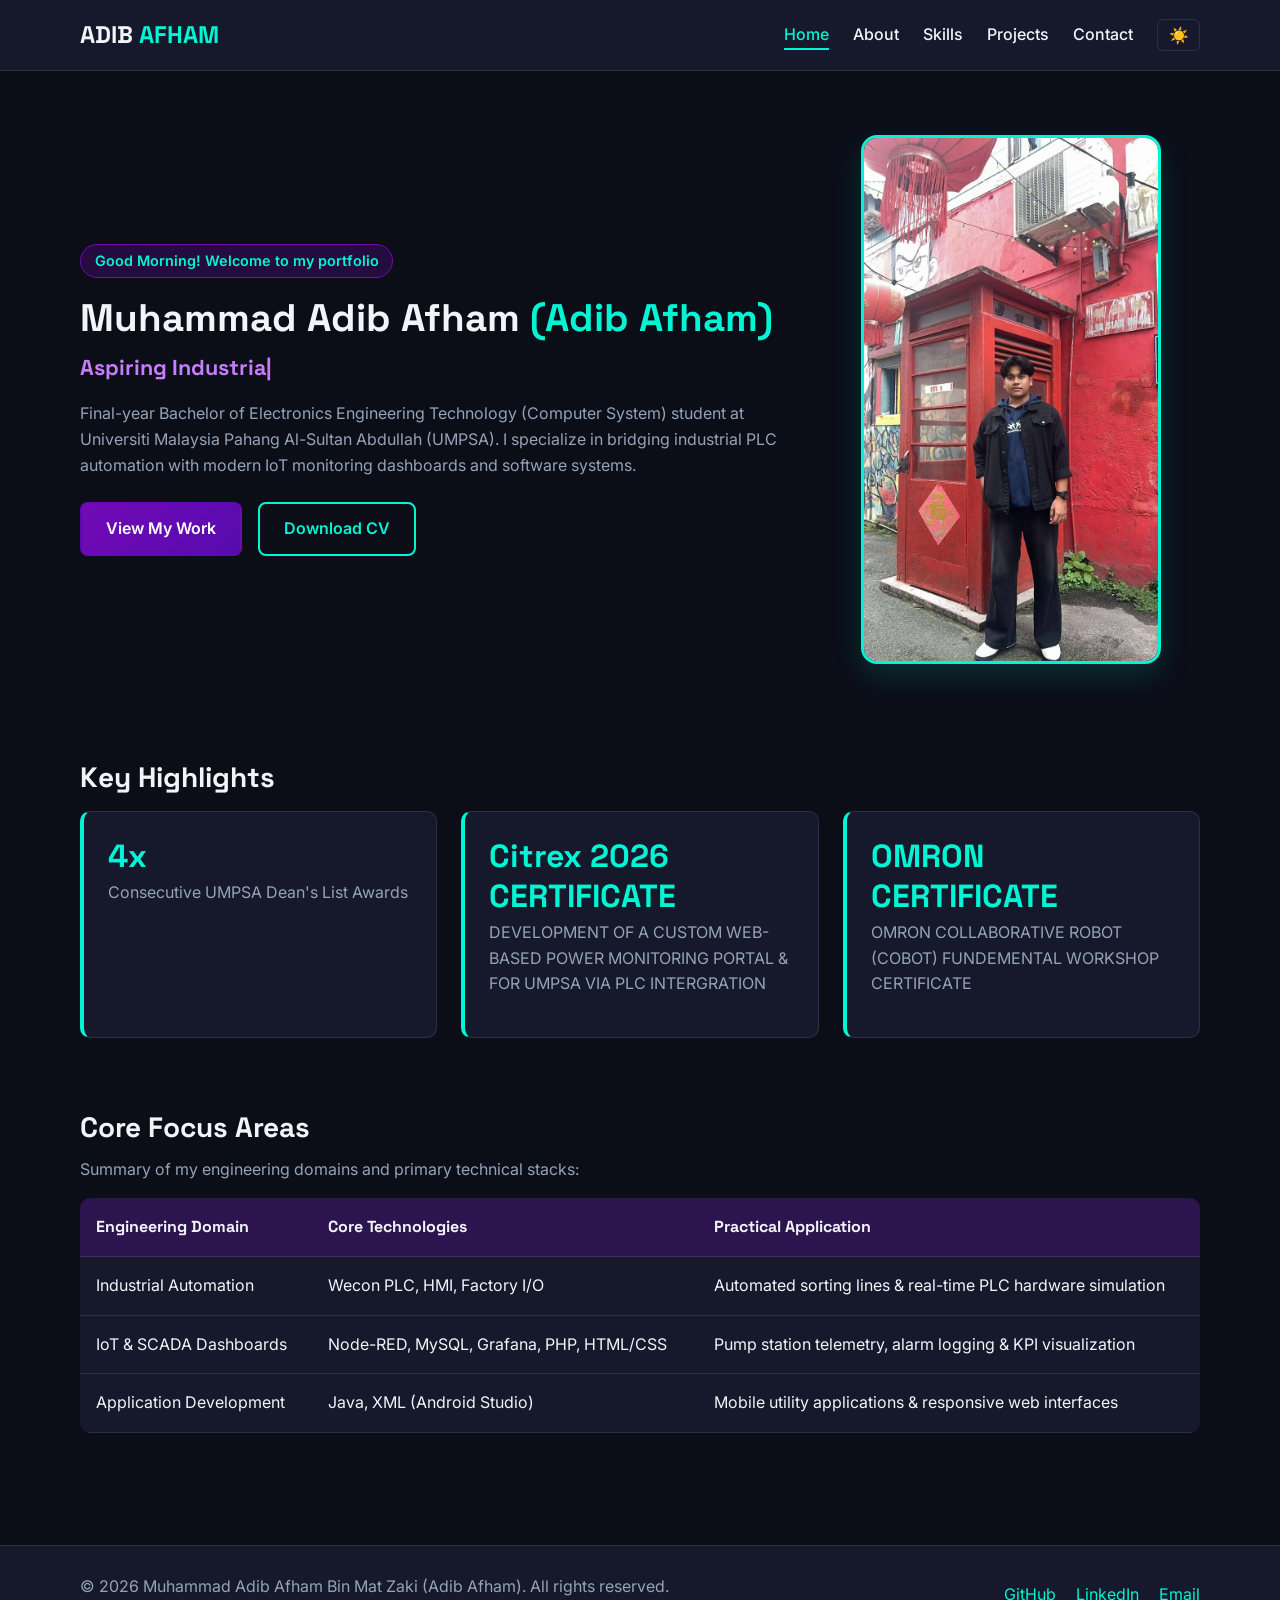
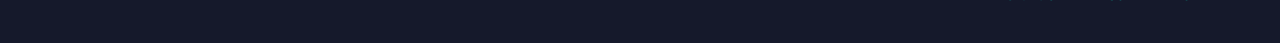
==== index.html @ 30f645f8 "Add files via upload" ====
<!DOCTYPE html>
<html lang="en">
<head>
  <meta charset="UTF-8">
  <meta name="viewport" content="width=device-width, initial-scale=1.0">
  <title>ADIB AFHAM | Electronics &amp; Automation Portfolio</title>
  <link rel="preconnect" href="https://fonts.googleapis.com">
  <link rel="preconnect" href="https://fonts.gstatic.com" crossorigin>
  <link href="https://fonts.googleapis.com/css2?family=Inter:wght@400;500;600&family=Space+Grotesk:wght@600;700&display=swap" rel="stylesheet">
  <link rel="stylesheet" href="css/style.css">
</head>
<body>
  <header class="site-header">
    <div class="container nav-wrapper">
      <a href="index.html" class="logo">ADIB<span> AFHAM</span></a>
      <button class="hamburger" id="hamburgerBtn" aria-label="Toggle Navigation" aria-expanded="false">
        <span></span>
        <span></span>
        <span></span>
      </button>
      <nav class="main-nav" id="mainNav">
        <ul>
          <li><a href="index.html" class="active">Home</a></li>
          <li><a href="about.html">About</a></li>
          <li><a href="skills.html">Skills</a></li>
          <li><a href="projects.html">Projects</a></li>
          <li><a href="contact.html">Contact</a></li>
        </ul>
        <button id="themeToggle" class="theme-btn" aria-label="Toggle Light/Dark Mode">☀️</button>
      </nav>
    </div>
  </header>

  <main>
    <section class="hero container">
      <div class="hero-content">
        <p id="timeGreeting" class="greeting-badge">Welcome to my portfolio</p>
        <h1>Muhammad Adib Afham <span class="highlight">(Adib Afham)</span></h1>
        <h2 class="typing-wrapper">
          <span id="typingText"></span><span class="cursor">|</span>
        </h2>
        <p class="hero-bio">
          Final-year Bachelor of Electronics Engineering Technology (Computer System) student at Universiti Malaysia Pahang Al-Sultan Abdullah (UMPSA). I specialize in bridging industrial PLC automation with modern IoT monitoring dashboards and software systems.
        </p>
        <div class="cta-group">
          <a href="projects.html" class="btn btn-primary">View My Work</a>
          <a href="docs/resume.pdf" class="btn btn-outline" download>Download CV</a>
        </div>
      </div>
      <div class="hero-image">
        <img src="images/profile.jpg" alt="Portrait of Muhammad Adib Afham Bin Mat Zaki">
      </div>
    </section>

    <section class="highlights container">
      <h2>Key Highlights</h2>
      <div class="stats-grid">
        <article class="stat-card">
          <h3>4x</h3>
          <p>Consecutive UMPSA Dean's List Awards</p>
        </article>
        <article class="stat-card">
          <h3>Citrex 2026 CERTIFICATE</h3>
          <p>DEVELOPMENT OF A CUSTOM WEB-BASED POWER MONITORING PORTAL &amp; FOR UMPSA VIA PLC INTERGRATION</p>
        </article>
        <article class="stat-card">
          <h3>OMRON CERTIFICATE</h3>
          <p>OMRON COLLABORATIVE ROBOT (COBOT) FUNDEMENTAL WORKSHOP CERTIFICATE</p>
        </article>
      </div>
    </section>

    <section class="overview-table-section container">
      <h2>Core Focus Areas</h2>
      <p>Summary of my engineering domains and primary technical stacks:</p>
      <div class="table-responsive">
        <table>
          <thead>
            <tr>
              <th>Engineering Domain</th>
              <th>Core Technologies</th>
              <th>Practical Application</th>
            </tr>
          </thead>
          <tbody>
            <tr>
              <td>Industrial Automation</td>
              <td>Wecon PLC, HMI, Factory I/O</td>
              <td>Automated sorting lines &amp; real-time PLC hardware simulation</td>
            </tr>
            <tr>
              <td>IoT &amp; SCADA Dashboards</td>
              <td>Node-RED, MySQL, Grafana, PHP, HTML/CSS</td>
              <td>Pump station telemetry, alarm logging &amp; KPI visualization</td>
            </tr>
            <tr>
              <td>Application Development</td>
              <td>Java, XML (Android Studio)</td>
              <td>Mobile utility applications &amp; responsive web interfaces</td>
            </tr>
          </tbody>
        </table>
      </div>
    </section>
  </main>

  <footer class="site-footer">
    <div class="container footer-content">
      <p>&copy; <span id="currentYear">2026</span> Muhammad Adib Afham Bin Mat Zaki (Adib Afham). All rights reserved.</p>
      <div class="social-links">
        <a href="https://github.com/Adeebbs" target="_blank" rel="noopener noreferrer">GitHub</a>
        <a href="https://www.linkedin.com/in/adib-afham-a77aa1451/" target="_blank" rel="noopener noreferrer">LinkedIn</a>
        <a href="mailto:adibafham878@gmail.com">Email</a>
      </div>
    </div>
  </footer>

  <button id="scrollTopBtn" class="scroll-top" title="Back to top">&uarr;</button>
  <script src="js/script.js"></script>
</body>
</html>
---- css/style.css ----
/* =========================================================
   CSS Variables & Theme Setup (Royal Purple & Neon Cyan)
   ========================================================= */
:root {
  --bg-primary: #0b0d17;
  --bg-secondary: #15192b;
  --text-primary: #f1f5f9;
  --text-secondary: #94a3b8;
  --accent-purple: #7209b7;
  --accent-cyan: #00f5d4;
  --border-color: rgba(255, 255, 255, 0.1);
  --error-color: #ff4d6d;
  --success-color: #00f5d4;
  --font-heading: 'Space Grotesk', sans-serif;
  --font-body: 'Inter', sans-serif;
  --transition: all 0.3s ease;
}

body.light-theme {
  --bg-primary: #f8fafc;
  --bg-secondary: #ffffff;
  --text-primary: #0f172a;
  --text-secondary: #475569;
  --accent-purple: #7209b7;
  --accent-cyan: #008b7a;
  --border-color: rgba(15, 23, 42, 0.12);
}

/* =========================================================
   Reset & Global Typography
   ========================================================= */
* {
  box-sizing: border-box;
  margin: 0;
  padding: 0;
}

html {
  scroll-behavior: smooth;
}

body {
  font-family: var(--font-body);
  background-color: var(--bg-primary);
  color: var(--text-primary);
  line-height: 1.6;
  transition: background-color 0.3s ease, color 0.3s ease;
}

h1, h2, h3 {
  font-family: var(--font-heading);
  line-height: 1.25;
  margin-bottom: 0.75rem;
}

h1 { font-size: 2.4rem; }
h2 { font-size: 1.75rem; }
h3 { font-size: 1.25rem; }

p {
  margin-bottom: 1rem;
  color: var(--text-secondary);
}

a {
  color: var(--accent-cyan);
  text-decoration: none;
  transition: var(--transition);
}

.container {
  width: 90%;
  max-width: 1120px;
  margin: 0 auto;
}

.page-section {
  padding: 3.5rem 0;
}

.section-subtitle {
  margin-bottom: 2rem;
  font-size: 1.05rem;
}

/* =========================================================
   Header & Responsive Navigation
   ========================================================= */
.site-header {
  background-color: var(--bg-secondary);
  border-bottom: 1px solid var(--border-color);
  position: sticky;
  top: 0;
  z-index: 100;
}

.nav-wrapper {
  display: flex;
  justify-content: space-between;
  align-items: center;
  padding: 1rem 0;
}

.logo {
  font-family: var(--font-heading);
  font-size: 1.5rem;
  font-weight: 700;
  color: var(--text-primary);
}

.logo span {
  color: var(--accent-cyan);
}

.main-nav {
  display: flex;
  align-items: center;
  gap: 1.5rem;
}

.main-nav ul {
  display: flex;
  list-style: none;
  gap: 1.5rem;
}

.main-nav a {
  color: var(--text-primary);
  font-weight: 500;
  padding-bottom: 0.25rem;
  border-bottom: 2px solid transparent;
}

.main-nav a:hover,
.main-nav a.active {
  color: var(--accent-cyan);
  border-bottom-color: var(--accent-cyan);
}

.theme-btn {
  background: transparent;
  border: 1px solid var(--border-color);
  color: var(--text-primary);
  padding: 0.35rem 0.65rem;
  border-radius: 6px;
  cursor: pointer;
  font-size: 1rem;
}

.hamburger {
  display: none;
  flex-direction: column;
  gap: 5px;
  background: transparent;
  border: none;
  cursor: pointer;
}

.hamburger span {
  width: 25px;
  height: 3px;
  background-color: var(--text-primary);
  border-radius: 2px;
}

/* =========================================================
   Buttons & Cards
   ========================================================= */
.btn {
  display: inline-block;
  padding: 0.75rem 1.5rem;
  border-radius: 8px;
  font-weight: 600;
  cursor: pointer;
  border: 2px solid transparent;
  transition: var(--transition);
  text-align: center;
}

.btn-sm {
  padding: 0.5rem 1rem;
  font-size: 0.9rem;
}

.full-width {
  width: 100%;
}

.btn-primary {
  background: linear-gradient(135deg, var(--accent-purple), #560bad);
  color: #ffffff;
}

.btn-primary:hover {
  transform: translateY(-2px);
  box-shadow: 0 6px 20px rgba(114, 9, 183, 0.45);
}

.btn-outline {
  border-color: var(--accent-cyan);
  color: var(--accent-cyan);
  background: transparent;
}

.btn-outline:hover {
  background-color: var(--accent-cyan);
  color: #0b0d17;
}

.card {
  background-color: var(--bg-secondary);
  border: 1px solid var(--border-color);
  border-radius: 12px;
  padding: 1.75rem;
}

/* =========================================================
   Home Page: Hero, Highlights & Table
   ========================================================= */
.hero {
  display: grid;
  grid-template-columns: 1.3fr 0.7fr;
  align-items: center;
  gap: 2.5rem;
  padding: 4rem 0;
}

.greeting-badge {
  display: inline-block;
  background: rgba(114, 9, 183, 0.25);
  border: 1px solid var(--accent-purple);
  color: var(--accent-cyan);
  padding: 0.3rem 0.85rem;
  border-radius: 20px;
  font-size: 0.9rem;
  font-weight: 600;
  margin-bottom: 1rem;
}

.highlight {
  color: var(--accent-cyan);
}

.typing-wrapper {
  min-height: 2.2rem;
  color: var(--accent-purple);
  font-size: 1.35rem;
}

body:not(.light-theme) .typing-wrapper {
  color: #c77dff;
}

.cursor {
  animation: blink 0.8s infinite;
}

@keyframes blink {
  50% { opacity: 0; }
}

.cta-group {
  display: flex;
  gap: 1rem;
  margin-top: 1.5rem;
}

.hero-image img {
  width: 100%;
  max-width: 300px;
  border-radius: 16px;
  border: 3px solid var(--accent-cyan);
  box-shadow: 0 12px 30px rgba(0, 245, 212, 0.15);
  display: block;
  margin: 0 auto;
}

.highlights {
  padding: 2rem 0;
}

.stats-grid {
  display: grid;
  grid-template-columns: repeat(3, 1fr);
  gap: 1.5rem;
  margin-top: 1rem;
}

.stat-card {
  background-color: var(--bg-secondary);
  border: 1px solid var(--border-color);
  border-left: 4px solid var(--accent-cyan);
  border-radius: 10px;
  padding: 1.5rem;
  transition: var(--transition);
}

.stat-card:hover {
  transform: translateY(-4px);
}

.stat-card h3 {
  font-size: 2rem;
  color: var(--accent-cyan);
  margin-bottom: 0.25rem;
}

.overview-table-section {
  padding: 2.5rem 0 4rem;
}

.table-responsive {
  overflow-x: auto;
  margin-top: 1rem;
}

table {
  width: 100%;
  border-collapse: collapse;
  background-color: var(--bg-secondary);
  border-radius: 10px;
  overflow: hidden;
}

th, td {
  padding: 1rem;
  text-align: left;
  border-bottom: 1px solid var(--border-color);
}

th {
  background-color: rgba(114, 9, 183, 0.25);
  color: var(--text-primary);
  font-family: var(--font-heading);
}

/* =========================================================
   About Page & Timeline
   ========================================================= */
.about-grid {
  display: grid;
  grid-template-columns: 1.4fr 1fr;
  gap: 2rem;
  margin-bottom: 3rem;
}

.hidden-content {
  display: none;
}

.hidden-content.show {
  display: block;
}

.styled-list {
  margin: 1rem 0 0 1.25rem;
  color: var(--text-secondary);
}

.styled-list li {
  margin-bottom: 0.6rem;
}

.timeline {
  border-left: 3px solid var(--accent-purple);
  padding-left: 1.5rem;
  margin-top: 1.5rem;
}

.timeline-item {
  position: relative;
  margin-bottom: 2rem;
  background-color: var(--bg-secondary);
  padding: 1.5rem;
  border-radius: 10px;
  border: 1px solid var(--border-color);
}

.timeline-date {
  display: inline-block;
  font-size: 0.85rem;
  font-weight: 600;
  color: var(--accent-cyan);
  margin-bottom: 0.4rem;
}

.timeline-item ul {
  margin-left: 1.25rem;
  color: var(--text-secondary);
}

/* =========================================================
   Skills Page: Tabs & Animated Bars
   ========================================================= */
.tab-buttons,
.filter-controls {
  display: flex;
  flex-wrap: wrap;
  gap: 0.75rem;
  margin-bottom: 2rem;
}

.tab-btn,
.filter-btn {
  padding: 0.6rem 1.2rem;
  border-radius: 8px;
  border: 1px solid var(--border-color);
  background-color: var(--bg-secondary);
  color: var(--text-primary);
  cursor: pointer;
  font-weight: 500;
  transition: var(--transition);
}

.tab-btn.active,
.filter-btn.active,
.tab-btn:hover,
.filter-btn:hover {
  background-color: var(--accent-purple);
  color: #ffffff;
  border-color: var(--accent-purple);
}

.tab-content {
  display: none;
}

.tab-content.active {
  display: block;
}

.skills-grid {
  display: grid;
  grid-template-columns: repeat(2, 1fr);
  gap: 1.5rem;
}

.skill-item {
  margin-bottom: 1.25rem;
}

.skill-header {
  display: flex;
  justify-content: space-between;
  font-size: 0.95rem;
  margin-bottom: 0.4rem;
}

.progress-bar {
  width: 100%;
  height: 10px;
  background-color: rgba(255, 255, 255, 0.1);
  border-radius: 6px;
  overflow: hidden;
}

body.light-theme .progress-bar {
  background-color: #e2e8f0;
}

.progress-fill {
  height: 100%;
  width: 0;
  background: linear-gradient(90deg, var(--accent-purple), var(--accent-cyan));
  border-radius: 6px;
  transition: width 0.9s ease-in-out;
}

/* =========================================================
   Projects Page & Modal
   ========================================================= */
.projects-grid {
  display: grid;
  grid-template-columns: repeat(3, 1fr);
  gap: 1.75rem;
}

.project-card {
  background-color: var(--bg-secondary);
  border: 1px solid var(--border-color);
  border-radius: 12px;
  overflow: hidden;
  display: flex;
  flex-direction: column;
  transition: var(--transition);
}

.project-card:hover {
  transform: translateY(-5px);
  border-color: var(--accent-cyan);
}

.project-card img {
  width: 100%;
  height: 185px;
  object-fit: cover;
  background-color: #1e243b;
}

.project-body {
  padding: 1.5rem;
  display: flex;
  flex-direction: column;
  flex-grow: 1;
}

.project-body .btn {
  margin-top: auto;
  align-self: flex-start;
}

.tag {
  display: inline-block;
  font-size: 0.8rem;
  font-weight: 600;
  color: var(--accent-cyan);
  margin-bottom: 0.5rem;
}

.modal {
  display: none;
  position: fixed;
  inset: 0;
  background-color: rgba(0, 0, 0, 0.75);
  z-index: 200;
  align-items: center;
  justify-content: center;
  padding: 1rem;
}

.modal.open {
  display: flex;
}

.modal-content {
  background-color: var(--bg-secondary);
  border: 1px solid var(--accent-cyan);
  border-radius: 12px;
  max-width: 600px;
  width: 100%;
  padding: 2rem;
  position: relative;
}

.modal-close {
  position: absolute;
  top: 1rem;
  right: 1.25rem;
  background: none;
  border: none;
  color: var(--text-primary);
  font-size: 1.75rem;
  cursor: pointer;
}

/* =========================================================
   Contact Page & Validation
   ========================================================= */
.contact-grid {
  display: grid;
  grid-template-columns: 1.3fr 0.9fr;
  gap: 2rem;
}

.form-group {
  margin-bottom: 1.25rem;
}

.form-group label {
  display: block;
  margin-bottom: 0.4rem;
  font-weight: 500;
}

.form-group input,
.form-group textarea {
  width: 100%;
  padding: 0.75rem;
  border-radius: 8px;
  border: 1px solid var(--border-color);
  background-color: var(--bg-primary);
  color: var(--text-primary);
  font-family: inherit;
  font-size: 1rem;
}

.form-group input:focus,
.form-group textarea:focus {
  outline: none;
  border-color: var(--accent-cyan);
}

.error-msg {
  color: var(--error-color);
  font-size: 0.85rem;
  display: block;
  min-height: 1.1rem;
  margin-top: 0.25rem;
}

.success-banner {
  margin-top: 1rem;
  color: var(--success-color);
  font-weight: 600;
}

.contact-list {
  list-style: none;
}

.contact-list li {
  margin-bottom: 1rem;
  color: var(--text-secondary);
}

/* =========================================================
   Footer & Scroll-To-Top
   ========================================================= */
.site-footer {
  background-color: var(--bg-secondary);
  border-top: 1px solid var(--border-color);
  padding: 1.75rem 0;
  margin-top: 3rem;
}

.footer-content {
  display: flex;
  justify-content: space-between;
  align-items: center;
  flex-wrap: wrap;
  gap: 1rem;
}

.social-links {
  display: flex;
  gap: 1.25rem;
}

.scroll-top {
  position: fixed;
  bottom: 1.5rem;
  right: 1.5rem;
  background-color: var(--accent-purple);
  color: #ffffff;
  border: none;
  border-radius: 50%;
  width: 42px;
  height: 42px;
  font-size: 1.2rem;
  cursor: pointer;
  display: none;
  z-index: 90;
}

/* =========================================================
   Media Queries (Tablet <= 768px & Mobile <= 480px)
   ========================================================= */
@media (max-width: 768px) {
  .hamburger {
    display: flex;
  }

  .main-nav {
    display: none;
    position: absolute;
    top: 100%;
    left: 0;
    right: 0;
    background-color: var(--bg-secondary);
    flex-direction: column;
    padding: 1.5rem;
    border-bottom: 1px solid var(--border-color);
  }

  .main-nav.open {
    display: flex;
  }

  .main-nav ul {
    flex-direction: column;
    align-items: center;
  }

  .hero,
  .about-grid,
  .skills-grid,
  .contact-grid {
    grid-template-columns: 1fr;
  }

  .projects-grid,
  .stats-grid {
    grid-template-columns: repeat(2, 1fr);
  }
}

@media (max-width: 480px) {
  h1 {
    font-size: 1.85rem;
  }

  .projects-grid,
  .stats-grid {
    grid-template-columns: 1fr;
  }

  .cta-group {
    flex-direction: column;
  }

  .btn {
    width: 100%;
  }
}
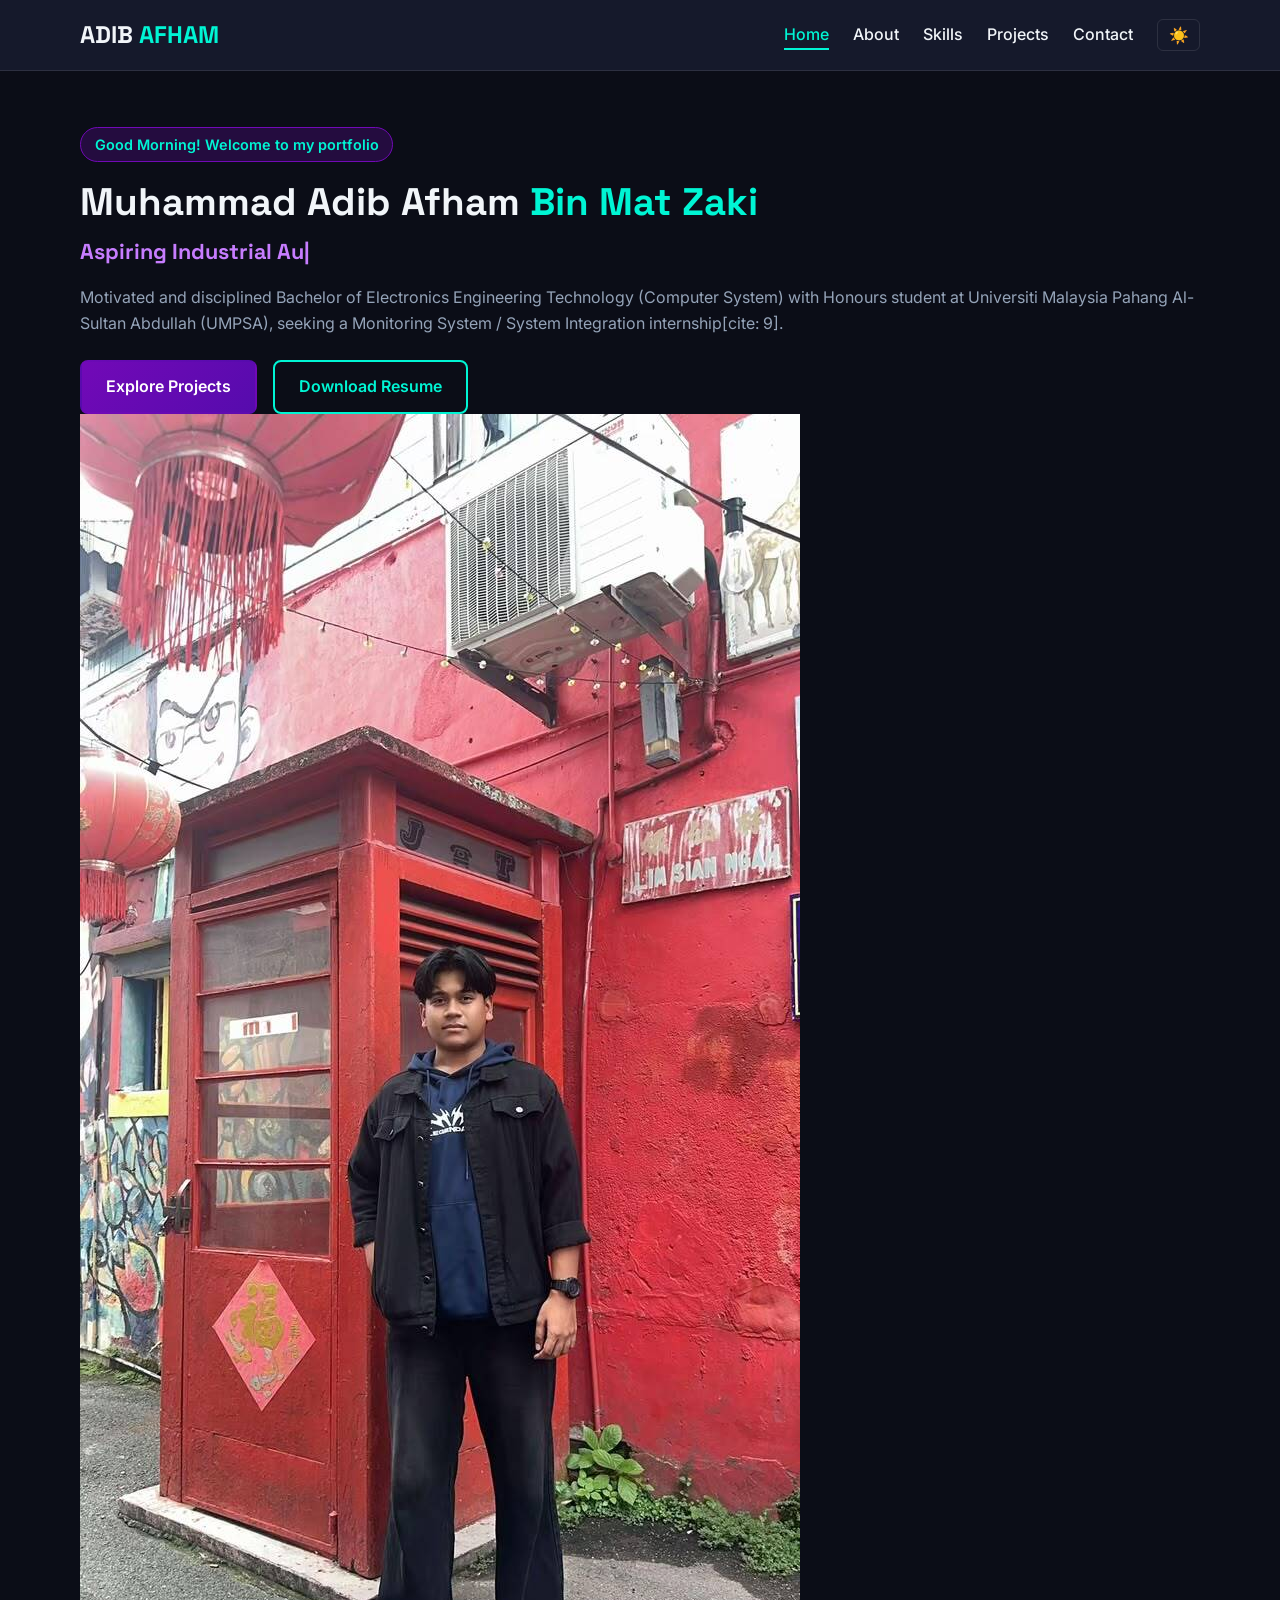
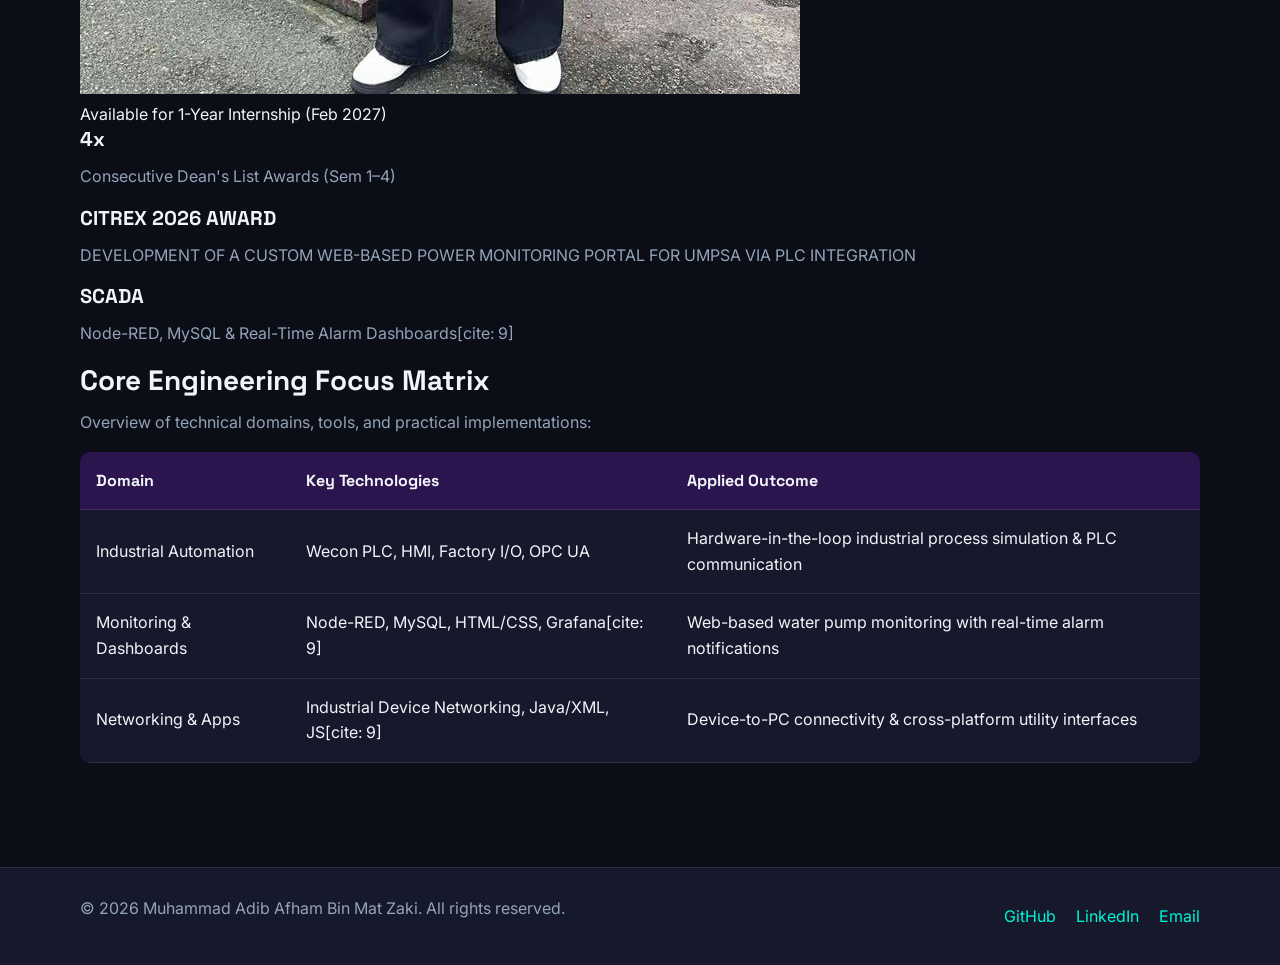
==== commit 11910f9b: "Update index.html" ====
--- a/index.html
+++ b/index.html
@@ -3,7 +3,7 @@
 <head>
   <meta charset="UTF-8">
   <meta name="viewport" content="width=device-width, initial-scale=1.0">
-  <title>ADIB AFHAM | Electronics &amp; Automation Portfolio</title>
+  <title>Muhammad Adib Afham | Electronics &amp; Automation Portfolio</title>
   <link rel="preconnect" href="https://fonts.googleapis.com">
   <link rel="preconnect" href="https://fonts.gstatic.com" crossorigin>
   <link href="https://fonts.googleapis.com/css2?family=Inter:wght@400;500;600&family=Space+Grotesk:wght@600;700&display=swap" rel="stylesheet">
@@ -31,82 +31,84 @@
     </div>
   </header>
 
-  <main>
-    <section class="hero container">
-      <div class="hero-content">
+  <main class="container page-section">
+    <!-- Asymmetrical Bento Grid Layout -->
+    <section class="bento-home">
+      <article class="bento-tile bento-hero-main">
         <p id="timeGreeting" class="greeting-badge">Welcome to my portfolio</p>
-        <h1>Muhammad Adib Afham <span class="highlight">(Adib Afham)</span></h1>
+        <h1>Muhammad Adib Afham <span class="highlight">Bin Mat Zaki</span></h1>
         <h2 class="typing-wrapper">
           <span id="typingText"></span><span class="cursor">|</span>
         </h2>
         <p class="hero-bio">
-          Final-year Bachelor of Electronics Engineering Technology (Computer System) student at Universiti Malaysia Pahang Al-Sultan Abdullah (UMPSA). I specialize in bridging industrial PLC automation with modern IoT monitoring dashboards and software systems.
+          Motivated and disciplined Bachelor of Electronics Engineering Technology (Computer System) with Honours student at Universiti Malaysia Pahang Al-Sultan Abdullah (UMPSA), seeking a Monitoring System / System Integration internship[cite: 9].
         </p>
         <div class="cta-group">
-          <a href="projects.html" class="btn btn-primary">View My Work</a>
-          <a href="docs/resume.pdf" class="btn btn-outline" download>Download CV</a>
+          <a href="projects.html" class="btn btn-primary">Explore Projects</a>
+          <a href="docs/resume.pdf" class="btn btn-outline" download>Download Resume</a>
         </div>
-      </div>
-      <div class="hero-image">
+      </article>  
+
+      <aside class="bento-tile bento-profile-card">
         <img src="images/profile.jpg" alt="Portrait of Muhammad Adib Afham Bin Mat Zaki">
-      </div>
-    </section>
+        <div class="profile-caption">
+          <span class="status-dot"></span> Available for 1-Year Internship (Feb 2027)
+        </div>
+      </aside>
 
-    <section class="highlights container">
-      <h2>Key Highlights</h2>
-      <div class="stats-grid">
-        <article class="stat-card">
-          <h3>4x</h3>
-          <p>Consecutive UMPSA Dean's List Awards</p>
-        </article>
-        <article class="stat-card">
-          <h3>Citrex 2026 CERTIFICATE</h3>
-          <p>DEVELOPMENT OF A CUSTOM WEB-BASED POWER MONITORING PORTAL &amp; FOR UMPSA VIA PLC INTERGRATION</p>
-        </article>
-        <article class="stat-card">
-          <h3>OMRON CERTIFICATE</h3>
-          <p>OMRON COLLABORATIVE ROBOT (COBOT) FUNDEMENTAL WORKSHOP CERTIFICATE</p>
-        </article>
-      </div>
-    </section>
+      <article class="bento-tile bento-stat">
+        <h3>4x</h3>
+        <p>Consecutive Dean's List Awards (Sem 1–4)</p>
+      </article>
 
-    <section class="overview-table-section container">
-      <h2>Core Focus Areas</h2>
-      <p>Summary of my engineering domains and primary technical stacks:</p>
-      <div class="table-responsive">
-        <table>
-          <thead>
-            <tr>
-              <th>Engineering Domain</th>
-              <th>Core Technologies</th>
-              <th>Practical Application</th>
-            </tr>
-          </thead>
-          <tbody>
-            <tr>
-              <td>Industrial Automation</td>
-              <td>Wecon PLC, HMI, Factory I/O</td>
-              <td>Automated sorting lines &amp; real-time PLC hardware simulation</td>
-            </tr>
-            <tr>
-              <td>IoT &amp; SCADA Dashboards</td>
-              <td>Node-RED, MySQL, Grafana, PHP, HTML/CSS</td>
-              <td>Pump station telemetry, alarm logging &amp; KPI visualization</td>
-            </tr>
-            <tr>
-              <td>Application Development</td>
-              <td>Java, XML (Android Studio)</td>
-              <td>Mobile utility applications &amp; responsive web interfaces</td>
-            </tr>
-          </tbody>
-        </table>
-      </div>
+      <article class="bento-tile bento-stat">
+        <h3>CITREX 2026 AWARD</h3>
+        <p>DEVELOPMENT OF A CUSTOM WEB-BASED POWER MONITORING PORTAL FOR UMPSA VIA PLC INTEGRATION</p>
+      </article>
+
+      <article class="bento-tile bento-stat">
+        <h3>SCADA</h3>
+        <p>Node-RED, MySQL &amp; Real-Time Alarm Dashboards[cite: 9]</p>
+      </article>
+
+      <section class="bento-tile bento-table-tile">
+        <h2>Core Engineering Focus Matrix</h2>
+        <p>Overview of technical domains, tools, and practical implementations:</p>
+        <div class="table-responsive">
+          <table>
+            <thead>
+              <tr>
+                <th>Domain</th>
+                <th>Key Technologies</th>
+                <th>Applied Outcome</th>
+              </tr>
+            </thead>
+            <tbody>
+              <tr>
+                <td>Industrial Automation</td>
+                <td>Wecon PLC, HMI, Factory I/O, OPC UA</td>
+                <td>Hardware-in-the-loop industrial process simulation &amp; PLC communication</td>
+              </tr>
+              <tr>
+                <td>Monitoring &amp; Dashboards</td>
+                <td>Node-RED, MySQL, HTML/CSS, Grafana[cite: 9]</td>
+                <td>Web-based water pump monitoring with real-time alarm notifications</td>
+              </tr>
+              <tr>
+                <td>Networking &amp; Apps</td>
+                <td>Industrial Device Networking, Java/XML, JS[cite: 9]</td>
+                <td>Device-to-PC connectivity &amp; cross-platform utility interfaces</td>
+              </tr>
+            </tbody>
+          </table>
+        </div>
+      </section>
     </section>
   </main>
 
   <footer class="site-footer">
     <div class="container footer-content">
-      <p>&copy; <span id="currentYear">2026</span> Muhammad Adib Afham Bin Mat Zaki (Adib Afham). All rights reserved.</p>
+      <p>&copy; <span id="currentYear">2026</span> Muhammad Adib Afham Bin Mat Zaki. All rights reserved.</p>
       <div class="social-links">
         <a href="https://github.com/Adeebbs" target="_blank" rel="noopener noreferrer">GitHub</a>
         <a href="https://www.linkedin.com/in/adib-afham-a77aa1451/" target="_blank" rel="noopener noreferrer">LinkedIn</a>
@@ -118,4 +120,4 @@
   <button id="scrollTopBtn" class="scroll-top" title="Back to top">&uarr;</button>
   <script src="js/script.js"></script>
 </body>
-</html>+</html>
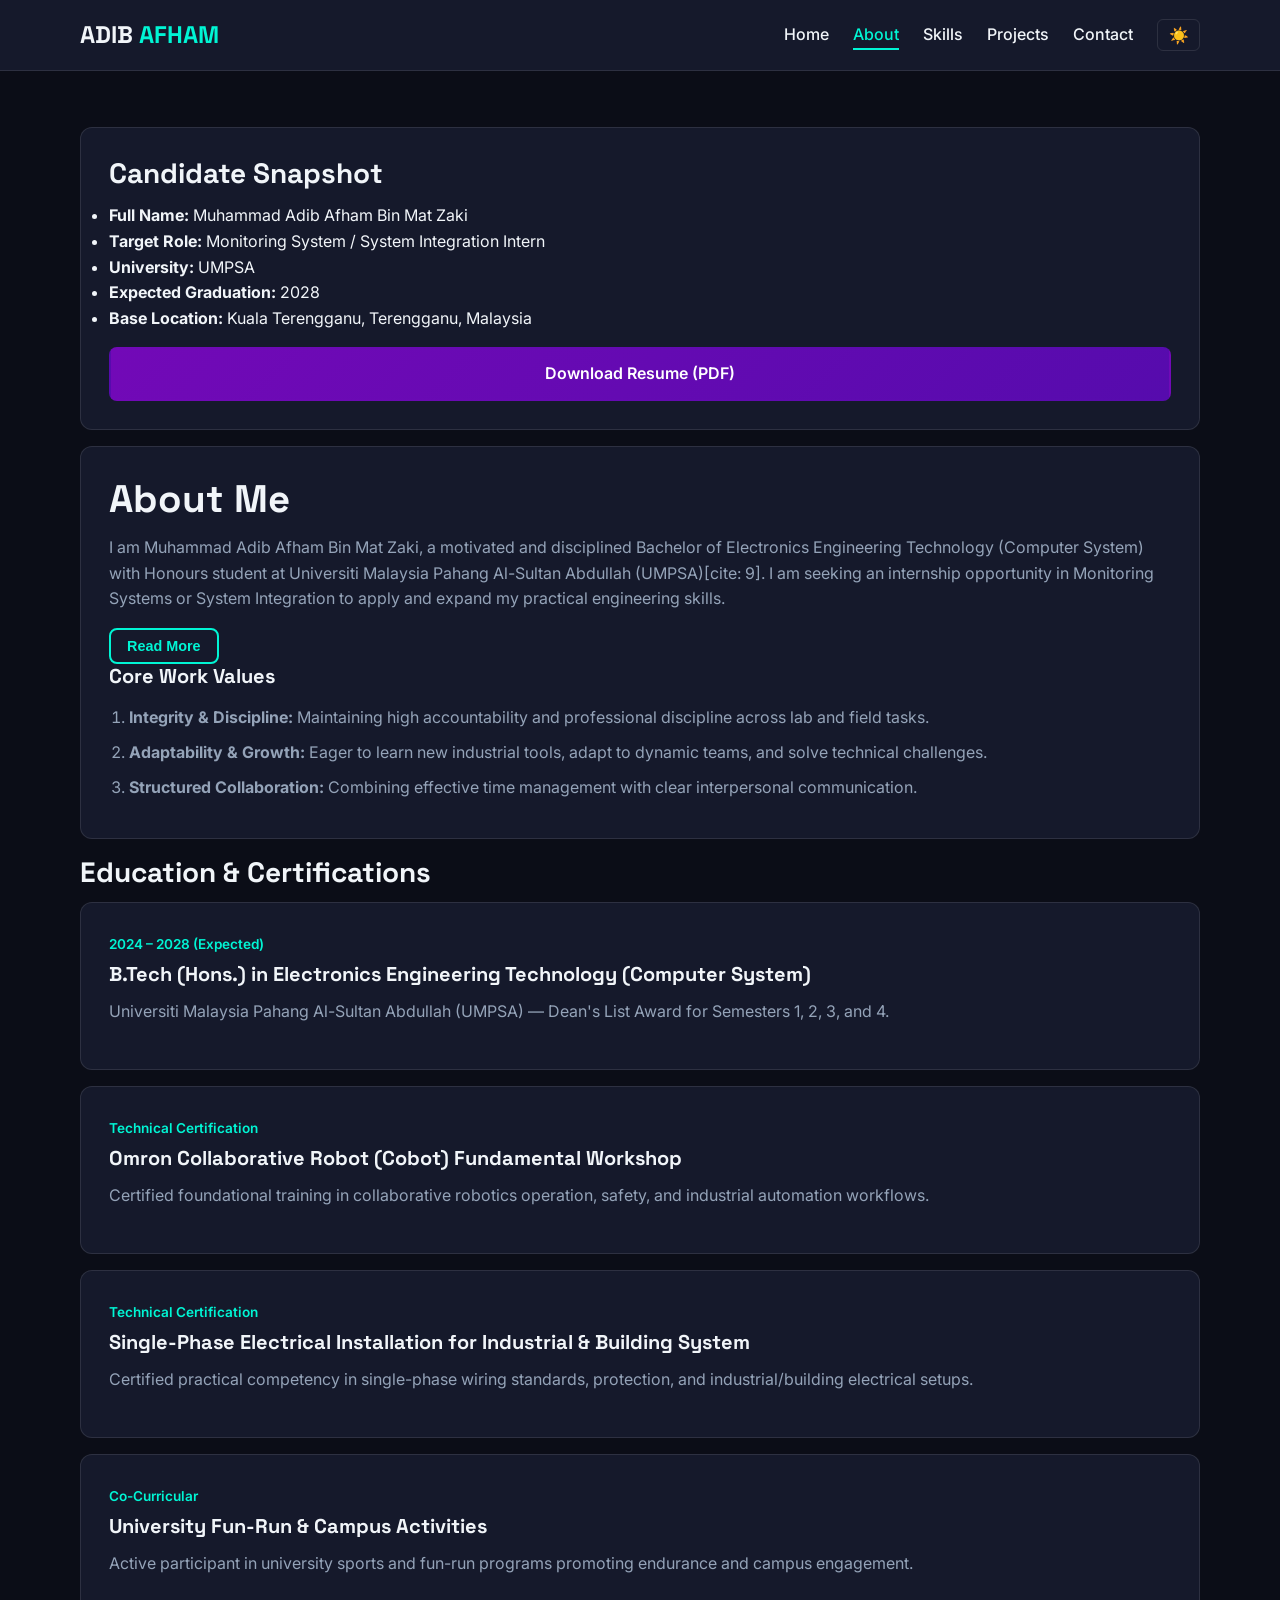
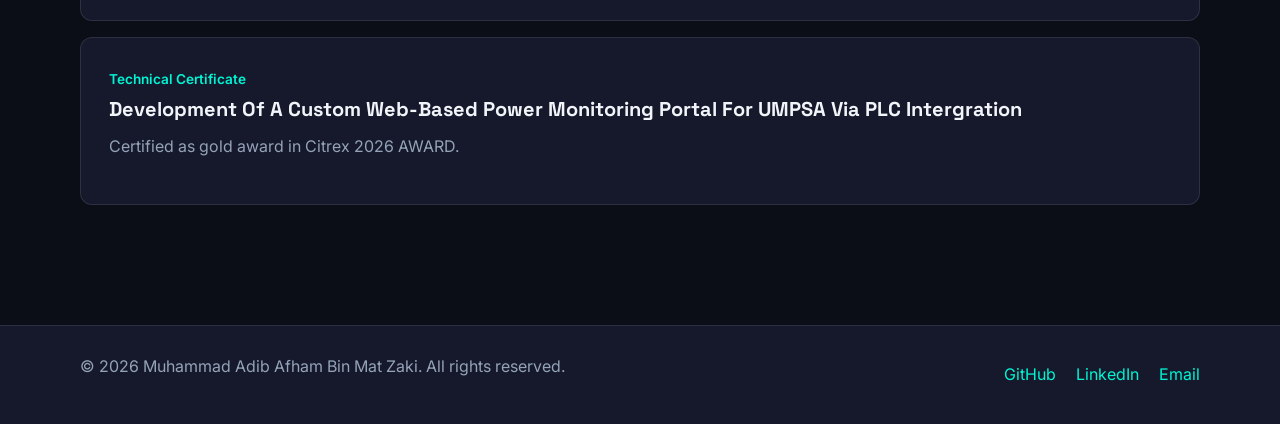
==== commit dd5e981d: "Update index.html" ====
--- a/index.html
+++ b/index.html
@@ -3,7 +3,7 @@
 <head>
   <meta charset="UTF-8">
   <meta name="viewport" content="width=device-width, initial-scale=1.0">
-  <title>Muhammad Adib Afham | Electronics &amp; Automation Portfolio</title>
+  <title>About Me | Muhammad Adib Afham</title>
   <link rel="preconnect" href="https://fonts.googleapis.com">
   <link rel="preconnect" href="https://fonts.gstatic.com" crossorigin>
   <link href="https://fonts.googleapis.com/css2?family=Inter:wght@400;500;600&family=Space+Grotesk:wght@600;700&display=swap" rel="stylesheet">
@@ -20,8 +20,8 @@
       </button>
       <nav class="main-nav" id="mainNav">
         <ul>
-          <li><a href="index.html" class="active">Home</a></li>
-          <li><a href="about.html">About</a></li>
+          <li><a href="index.html">Home</a></li>
+          <li><a href="about.html" class="active">About</a></li>
           <li><a href="skills.html">Skills</a></li>
           <li><a href="projects.html">Projects</a></li>
           <li><a href="contact.html">Contact</a></li>
@@ -32,85 +32,102 @@
   </header>
 
   <main class="container page-section">
-    <!-- Asymmetrical Bento Grid Layout -->
-    <section class="bento-home">
-      <article class="bento-tile bento-hero-main">
-        <p id="timeGreeting" class="greeting-badge">Welcome to my portfolio</p>
-        <h1>Muhammad Adib Afham <span class="highlight">Bin Mat Zaki</span></h1>
-        <h2 class="typing-wrapper">
-          <span id="typingText"></span><span class="cursor">|</span>
-        </h2>
-        <p class="hero-bio">
-          Motivated and disciplined Bachelor of Electronics Engineering Technology (Computer System) with Honours student at Universiti Malaysia Pahang Al-Sultan Abdullah (UMPSA), seeking a Monitoring System / System Integration internship[cite: 9].
-        </p>
-        <div class="cta-group">
-          <a href="projects.html" class="btn btn-primary">Explore Projects</a>
-          <a href="docs/resume.pdf" class="btn btn-outline" download>Download Resume</a>
-        </div>
-      </article>  
-
-      <aside class="bento-tile bento-profile-card">
-        <img src="images/profile.jpg" alt="Portrait of Muhammad Adib Afham Bin Mat Zaki">
-        <div class="profile-caption">
-          <span class="status-dot"></span> Available for 1-Year Internship (Feb 2027)
+    <div class="split-layout">
+      <!-- Sticky Left Profile Card -->
+      <aside class="sticky-sidebar">
+        <div class="card profile-summary-card">
+          <h2>Candidate Snapshot</h2>
+          <ul class="meta-list">
+            <li><strong>Full Name:</strong> Muhammad Adib Afham Bin Mat Zaki</li>
+            <li><strong>Target Role:</strong> Monitoring System / System Integration Intern</li>
+            <li><strong>University:</strong> UMPSA</li>
+            <li><strong>Expected Graduation:</strong> 2028</li>
+            <li><strong>Base Location:</strong> Kuala Terengganu, Terengganu, Malaysia</li>
+            <p></p>
+          </ul>
+          <a href="docs/resume.pdf" class="btn btn-primary full-width" download>Download Resume (PDF)</a>
         </div>
       </aside>
+      <p></p>
 
-      <article class="bento-tile bento-stat">
-        <h3>4x</h3>
-        <p>Consecutive Dean's List Awards (Sem 1–4)</p>
-      </article>
+      <!-- Right Detailed Narrative & Credentials -->
+      <div class="split-main">
+        <article class="card">
+          <h1>About Me</h1>
+          <p>
+            I am Muhammad Adib Afham Bin Mat Zaki, a motivated and disciplined Bachelor of Electronics Engineering Technology (Computer System) with Honours student at Universiti Malaysia Pahang Al-Sultan Abdullah (UMPSA)[cite: 9]. I am seeking an internship opportunity in Monitoring Systems or System Integration to apply and expand my practical engineering skills.
+          </p>
+          <div id="moreBio" class="hidden-content">
+            <p>
+              My academic projects focus on connecting industrial controllers with modern software interfaces—including linking Factory I/O simulations to physical PLC hardware via OPC UA (2025) and developing a web-based Water Pump Monitoring System dashboard using Node-RED, MySQL, and HTML with real-time alarm alerts (2026).
+            </p>
+            <p>
+              Alongside earning Dean's List recognition across four consecutive semesters, I have completed hands-on technical workshops in Omron Collaborative Robots (Cobot) and Single-Phase Electrical Installation, and actively participate in university fun-run events.
+            </p>
+          </div>
+          <button id="readMoreBtn" class="btn btn-outline btn-sm">Read More</button>
 
-      <article class="bento-tile bento-stat">
-        <h3>CITREX 2026 AWARD</h3>
-        <p>DEVELOPMENT OF A CUSTOM WEB-BASED POWER MONITORING PORTAL FOR UMPSA VIA PLC INTEGRATION</p>
-      </article>
+          <h3>Core Work Values</h3>
+          <ol class="styled-list">
+            <li><strong>Integrity &amp; Discipline:</strong> Maintaining high accountability and professional discipline across lab and field tasks.</li>
+            <li><strong>Adaptability &amp; Growth:</strong> Eager to learn new industrial tools, adapt to dynamic teams, and solve technical challenges.</li>
+            <li><strong>Structured Collaboration:</strong> Combining effective time management with clear interpersonal communication.</li>
+          </ol>
+        </article>
+        <p>
 
-      <article class="bento-tile bento-stat">
-        <h3>SCADA</h3>
-        <p>Node-RED, MySQL &amp; Real-Time Alarm Dashboards[cite: 9]</p>
-      </article>
 
-      <section class="bento-tile bento-table-tile">
-        <h2>Core Engineering Focus Matrix</h2>
-        <p>Overview of technical domains, tools, and practical implementations:</p>
-        <div class="table-responsive">
-          <table>
-            <thead>
-              <tr>
-                <th>Domain</th>
-                <th>Key Technologies</th>
-                <th>Applied Outcome</th>
-              </tr>
-            </thead>
-            <tbody>
-              <tr>
-                <td>Industrial Automation</td>
-                <td>Wecon PLC, HMI, Factory I/O, OPC UA</td>
-                <td>Hardware-in-the-loop industrial process simulation &amp; PLC communication</td>
-              </tr>
-              <tr>
-                <td>Monitoring &amp; Dashboards</td>
-                <td>Node-RED, MySQL, HTML/CSS, Grafana[cite: 9]</td>
-                <td>Web-based water pump monitoring with real-time alarm notifications</td>
-              </tr>
-              <tr>
-                <td>Networking &amp; Apps</td>
-                <td>Industrial Device Networking, Java/XML, JS[cite: 9]</td>
-                <td>Device-to-PC connectivity &amp; cross-platform utility interfaces</td>
-              </tr>
-            </tbody>
-          </table>
-        </div>
-      </section>
-    </section>
+        </p>
+        <p></p>
+        <p></p>
+        <section class="credentials-section">
+          <h2>Education &amp; Certifications</h2>
+          <div class="credentials-grid">
+            <article class="card credential-card">
+              <span class="timeline-date">2024 – 2028 (Expected)</span>
+              <h3>B.Tech (Hons.) in Electronics Engineering Technology (Computer System)</h3>
+              <p>Universiti Malaysia Pahang Al-Sultan Abdullah (UMPSA) — Dean's List Award for Semesters 1, 2, 3, and 4.</p>
+            </article>
+            <p></p>
+
+            <article class="card credential-card">
+              <span class="timeline-date">Technical Certification</span>
+              <h3>Omron Collaborative Robot (Cobot) Fundamental Workshop</h3>
+              <p>Certified foundational training in collaborative robotics operation, safety, and industrial automation workflows.</p>
+            </article>
+            <p></p>
+
+            <article class="card credential-card">
+              <span class="timeline-date">Technical Certification</span>
+              <h3>Single-Phase Electrical Installation for Industrial &amp; Building System</h3>
+              <p>Certified practical competency in single-phase wiring standards, protection, and industrial/building electrical setups.</p>
+            </article>
+            <p></p>
+
+            <article class="card credential-card">
+              <span class="timeline-date">Co-Curricular</span>
+              <h3>University Fun-Run &amp; Campus Activities</h3>
+              <p>Active participant in university sports and fun-run programs promoting endurance and campus engagement.</p>
+            </article>
+            <p></p>
+
+            <article class="card credential-card">
+              <span class="timeline-date">Technical Certificate</span>
+              <h3>Development Of A Custom Web-Based Power Monitoring Portal For UMPSA Via PLC Intergration</h3>
+              <p>Certified as gold award in Citrex 2026 AWARD.</p>
+            </article>
+            <p></p>
+          </div>
+        </section>
+      </div>
+    </div>
   </main>
 
   <footer class="site-footer">
     <div class="container footer-content">
       <p>&copy; <span id="currentYear">2026</span> Muhammad Adib Afham Bin Mat Zaki. All rights reserved.</p>
       <div class="social-links">
-        <a href="https://github.com/Adeebbs" target="_blank" rel="noopener noreferrer">GitHub</a>
+       <a href="https://github.com/Adeebbs" target="_blank" rel="noopener noreferrer">GitHub</a>
         <a href="https://www.linkedin.com/in/adib-afham-a77aa1451/" target="_blank" rel="noopener noreferrer">LinkedIn</a>
         <a href="mailto:adibafham878@gmail.com">Email</a>
       </div>
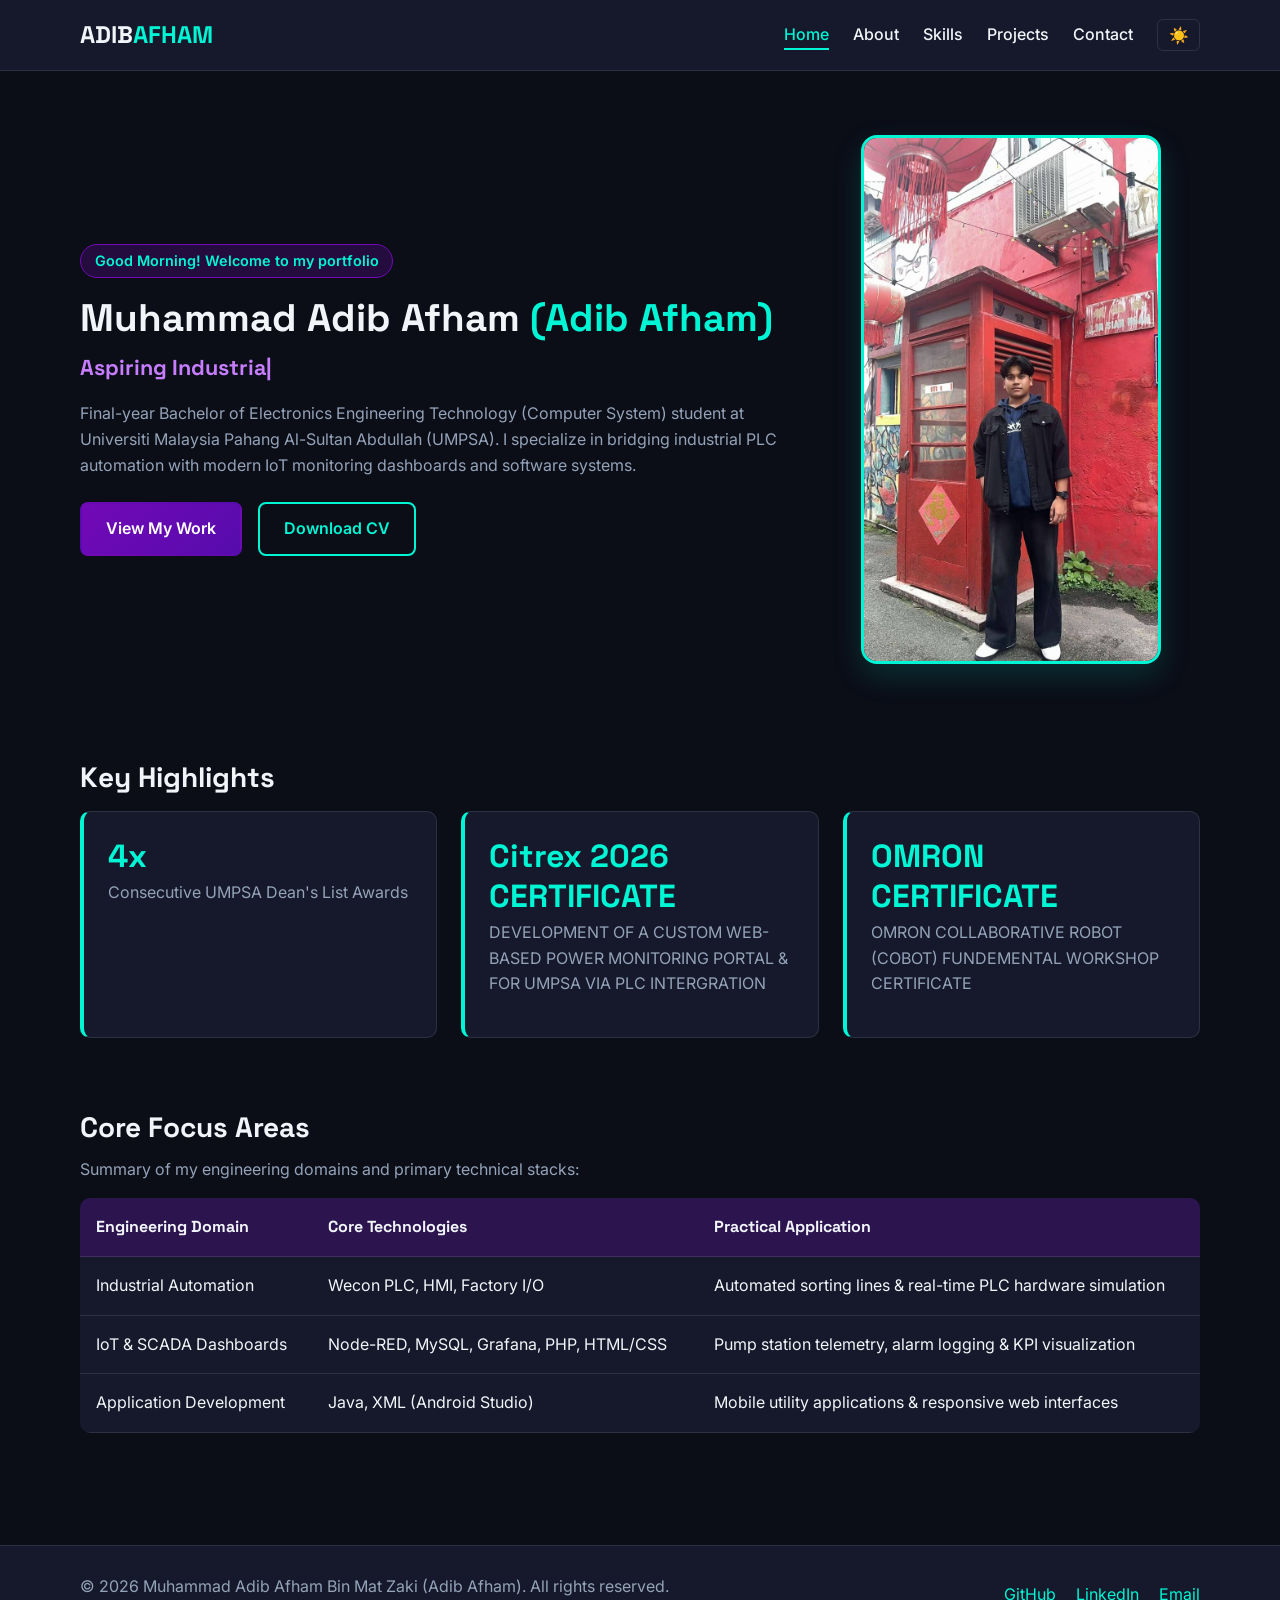
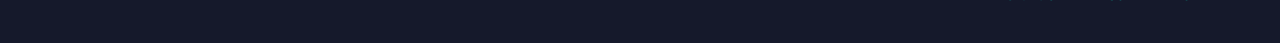
==== commit 5261e772: "Update index.html" ====
--- a/index.html
+++ b/index.html
@@ -3,7 +3,7 @@
 <head>
   <meta charset="UTF-8">
   <meta name="viewport" content="width=device-width, initial-scale=1.0">
-  <title>About Me | Muhammad Adib Afham</title>
+  <title>ADIB AFHAM | Electronics &amp; Automation Portfolio</title>
   <link rel="preconnect" href="https://fonts.googleapis.com">
   <link rel="preconnect" href="https://fonts.gstatic.com" crossorigin>
   <link href="https://fonts.googleapis.com/css2?family=Inter:wght@400;500;600&family=Space+Grotesk:wght@600;700&display=swap" rel="stylesheet">
@@ -12,7 +12,7 @@
 <body>
   <header class="site-header">
     <div class="container nav-wrapper">
-      <a href="index.html" class="logo">ADIB<span> AFHAM</span></a>
+      <a href="index.html" class="logo">ADIB<span>AFHAM</span></a>
       <button class="hamburger" id="hamburgerBtn" aria-label="Toggle Navigation" aria-expanded="false">
         <span></span>
         <span></span>
@@ -20,8 +20,8 @@
       </button>
       <nav class="main-nav" id="mainNav">
         <ul>
-          <li><a href="index.html">Home</a></li>
-          <li><a href="about.html" class="active">About</a></li>
+          <li><a href="index.html" class="active">Home</a></li>
+          <li><a href="about.html">About</a></li>
           <li><a href="skills.html">Skills</a></li>
           <li><a href="projects.html">Projects</a></li>
           <li><a href="contact.html">Contact</a></li>
@@ -31,103 +31,84 @@
     </div>
   </header>
 
-  <main class="container page-section">
-    <div class="split-layout">
-      <!-- Sticky Left Profile Card -->
-      <aside class="sticky-sidebar">
-        <div class="card profile-summary-card">
-          <h2>Candidate Snapshot</h2>
-          <ul class="meta-list">
-            <li><strong>Full Name:</strong> Muhammad Adib Afham Bin Mat Zaki</li>
-            <li><strong>Target Role:</strong> Monitoring System / System Integration Intern</li>
-            <li><strong>University:</strong> UMPSA</li>
-            <li><strong>Expected Graduation:</strong> 2028</li>
-            <li><strong>Base Location:</strong> Kuala Terengganu, Terengganu, Malaysia</li>
-            <p></p>
-          </ul>
-          <a href="docs/resume.pdf" class="btn btn-primary full-width" download>Download Resume (PDF)</a>
+  <main>
+    <section class="hero container">
+      <div class="hero-content">
+        <p id="timeGreeting" class="greeting-badge">Welcome to my portfolio</p>
+        <h1>Muhammad Adib Afham <span class="highlight">(Adib Afham)</span></h1>
+        <h2 class="typing-wrapper">
+          <span id="typingText"></span><span class="cursor">|</span>
+        </h2>
+        <p class="hero-bio">
+          Final-year Bachelor of Electronics Engineering Technology (Computer System) student at Universiti Malaysia Pahang Al-Sultan Abdullah (UMPSA). I specialize in bridging industrial PLC automation with modern IoT monitoring dashboards and software systems.
+        </p>
+        <div class="cta-group">
+          <a href="projects.html" class="btn btn-primary">View My Work</a>
+          <a href="docs/resume.pdf" class="btn btn-outline" download>Download CV</a>
         </div>
-      </aside>
-      <p></p>
+      </div>
+      <div class="hero-image">
+        <img src="images/profile.jpg" alt="Portrait of Muhammad Adib Afham Bin Mat Zaki">
+      </div>
+    </section>
 
-      <!-- Right Detailed Narrative & Credentials -->
-      <div class="split-main">
-        <article class="card">
-          <h1>About Me</h1>
-          <p>
-            I am Muhammad Adib Afham Bin Mat Zaki, a motivated and disciplined Bachelor of Electronics Engineering Technology (Computer System) with Honours student at Universiti Malaysia Pahang Al-Sultan Abdullah (UMPSA)[cite: 9]. I am seeking an internship opportunity in Monitoring Systems or System Integration to apply and expand my practical engineering skills.
-          </p>
-          <div id="moreBio" class="hidden-content">
-            <p>
-              My academic projects focus on connecting industrial controllers with modern software interfaces—including linking Factory I/O simulations to physical PLC hardware via OPC UA (2025) and developing a web-based Water Pump Monitoring System dashboard using Node-RED, MySQL, and HTML with real-time alarm alerts (2026).
-            </p>
-            <p>
-              Alongside earning Dean's List recognition across four consecutive semesters, I have completed hands-on technical workshops in Omron Collaborative Robots (Cobot) and Single-Phase Electrical Installation, and actively participate in university fun-run events.
-            </p>
-          </div>
-          <button id="readMoreBtn" class="btn btn-outline btn-sm">Read More</button>
+    <section class="highlights container">
+      <h2>Key Highlights</h2>
+      <div class="stats-grid">
+        <article class="stat-card">
+          <h3>4x</h3>
+          <p>Consecutive UMPSA Dean's List Awards</p>
+        </article>
+        <article class="stat-card">
+          <h3>Citrex 2026 CERTIFICATE</h3>
+          <p>DEVELOPMENT OF A CUSTOM WEB-BASED POWER MONITORING PORTAL &amp; FOR UMPSA VIA PLC INTERGRATION</p>
+        </article>
+        <article class="stat-card">
+          <h3>OMRON CERTIFICATE</h3>
+          <p>OMRON COLLABORATIVE ROBOT (COBOT) FUNDEMENTAL WORKSHOP CERTIFICATE</p>
+        </article>
+      </div>
+    </section>
 
-          <h3>Core Work Values</h3>
-          <ol class="styled-list">
-            <li><strong>Integrity &amp; Discipline:</strong> Maintaining high accountability and professional discipline across lab and field tasks.</li>
-            <li><strong>Adaptability &amp; Growth:</strong> Eager to learn new industrial tools, adapt to dynamic teams, and solve technical challenges.</li>
-            <li><strong>Structured Collaboration:</strong> Combining effective time management with clear interpersonal communication.</li>
-          </ol>
-        </article>
-        <p>
-
-
-        </p>
-        <p></p>
-        <p></p>
-        <section class="credentials-section">
-          <h2>Education &amp; Certifications</h2>
-          <div class="credentials-grid">
-            <article class="card credential-card">
-              <span class="timeline-date">2024 – 2028 (Expected)</span>
-              <h3>B.Tech (Hons.) in Electronics Engineering Technology (Computer System)</h3>
-              <p>Universiti Malaysia Pahang Al-Sultan Abdullah (UMPSA) — Dean's List Award for Semesters 1, 2, 3, and 4.</p>
-            </article>
-            <p></p>
-
-            <article class="card credential-card">
-              <span class="timeline-date">Technical Certification</span>
-              <h3>Omron Collaborative Robot (Cobot) Fundamental Workshop</h3>
-              <p>Certified foundational training in collaborative robotics operation, safety, and industrial automation workflows.</p>
-            </article>
-            <p></p>
-
-            <article class="card credential-card">
-              <span class="timeline-date">Technical Certification</span>
-              <h3>Single-Phase Electrical Installation for Industrial &amp; Building System</h3>
-              <p>Certified practical competency in single-phase wiring standards, protection, and industrial/building electrical setups.</p>
-            </article>
-            <p></p>
-
-            <article class="card credential-card">
-              <span class="timeline-date">Co-Curricular</span>
-              <h3>University Fun-Run &amp; Campus Activities</h3>
-              <p>Active participant in university sports and fun-run programs promoting endurance and campus engagement.</p>
-            </article>
-            <p></p>
-
-            <article class="card credential-card">
-              <span class="timeline-date">Technical Certificate</span>
-              <h3>Development Of A Custom Web-Based Power Monitoring Portal For UMPSA Via PLC Intergration</h3>
-              <p>Certified as gold award in Citrex 2026 AWARD.</p>
-            </article>
-            <p></p>
-          </div>
-        </section>
+    <section class="overview-table-section container">
+      <h2>Core Focus Areas</h2>
+      <p>Summary of my engineering domains and primary technical stacks:</p>
+      <div class="table-responsive">
+        <table>
+          <thead>
+            <tr>
+              <th>Engineering Domain</th>
+              <th>Core Technologies</th>
+              <th>Practical Application</th>
+            </tr>
+          </thead>
+          <tbody>
+            <tr>
+              <td>Industrial Automation</td>
+              <td>Wecon PLC, HMI, Factory I/O</td>
+              <td>Automated sorting lines &amp; real-time PLC hardware simulation</td>
+            </tr>
+            <tr>
+              <td>IoT &amp; SCADA Dashboards</td>
+              <td>Node-RED, MySQL, Grafana, PHP, HTML/CSS</td>
+              <td>Pump station telemetry, alarm logging &amp; KPI visualization</td>
+            </tr>
+            <tr>
+              <td>Application Development</td>
+              <td>Java, XML (Android Studio)</td>
+              <td>Mobile utility applications &amp; responsive web interfaces</td>
+            </tr>
+          </tbody>
+        </table>
       </div>
-    </div>
+    </section>
   </main>
 
   <footer class="site-footer">
     <div class="container footer-content">
-      <p>&copy; <span id="currentYear">2026</span> Muhammad Adib Afham Bin Mat Zaki. All rights reserved.</p>
+      <p>&copy; <span id="currentYear">2026</span> Muhammad Adib Afham Bin Mat Zaki (Adib Afham). All rights reserved.</p>
       <div class="social-links">
-       <a href="https://github.com/Adeebbs" target="_blank" rel="noopener noreferrer">GitHub</a>
+        <a href="https://github.com/Adeebbs" target="_blank" rel="noopener noreferrer">GitHub</a>
         <a href="https://www.linkedin.com/in/adib-afham-a77aa1451/" target="_blank" rel="noopener noreferrer">LinkedIn</a>
         <a href="mailto:adibafham878@gmail.com">Email</a>
       </div>
